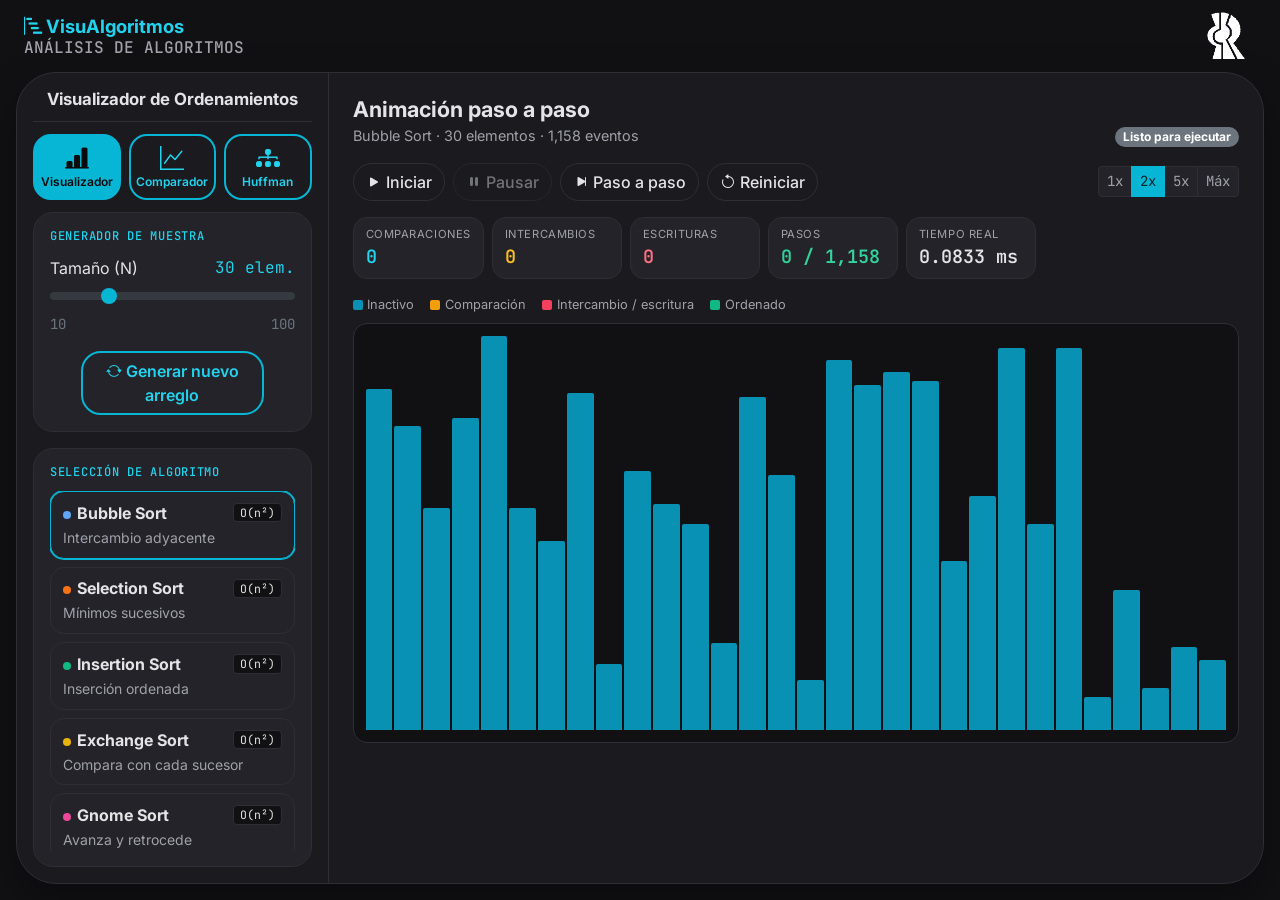
==== index.html @ 2f031e88 "DI-03: Integrar VisuAlgoritmos y agregar página de Huffman" ====
<!DOCTYPE html>
<html lang="es" data-bs-theme="dark">
<head>
  <meta charset="UTF-8">
  <meta name="viewport" content="width=device-width, initial-scale=1.0">
  <title>Visualizador de Ordenamientos - VisuAlgoritmos</title>

  <!-- Tipografías de la paleta: Inter (texto) y JetBrains Mono (etiquetas) -->
  <link rel="preconnect" href="https://fonts.googleapis.com">
  <link href="https://fonts.googleapis.com/css2?family=Inter:wght@400;500;600;700&family=JetBrains+Mono:wght@400;600&display=swap" rel="stylesheet">

  <!-- Bootstrap 5 + iconos -->
  <link href="https://cdn.jsdelivr.net/npm/bootstrap@5.3.3/dist/css/bootstrap.min.css" rel="stylesheet">
  <link href="https://cdn.jsdelivr.net/npm/bootstrap-icons@1.11.3/font/bootstrap-icons.min.css" rel="stylesheet">

  <!-- Estilos propios (siempre DESPUÉS de Bootstrap para poder sobrescribirlo) -->
  <link href="css/estilos.css" rel="stylesheet">
</head>
<body>

  <!-- ===================== Encabezado ===================== -->
  <header class="encabezado">
    <a class="marca" href="index.html">
      <i class="bi bi-bar-chart-steps me-1"></i>VisuAlgoritmos<br>
      <small>Análisis de Algoritmos</small>
    </a>

    <div class="d-flex gap-2 align-items-center">
      <img src="img/escudo-cucei.webp" alt="Logo CUCEI" class="logo-universidad">
      <!-- Botón hamburguesa: solo en móvil, abre el panel lateral -->
      <button class="btn btn-neutro d-md-none" type="button"
              data-bs-toggle="offcanvas" data-bs-target="#panelLateral" aria-controls="panelLateral" aria-label="Abrir menú">
        <i class="bi bi-list fs-4"></i>
      </button>
    </div>
  </header>

  <!-- ===================== Tarjeta central ===================== -->
  <div class="marco">
    <div class="row g-0 h-100">

      <!-- ===== Panel lateral =====
           offcanvas-md: en escritorio es una columna normal; en móvil se
           vuelve un menú que entra desde la izquierda con el botón ≡ -->
      <aside class="col-md-3 lateral offcanvas-md offcanvas-start" tabindex="-1" id="panelLateral" aria-labelledby="tituloLateral">

        <div class="offcanvas-header">
          <h5 class="offcanvas-title fw-bold" id="tituloLateral">VisuAlgoritmos</h5>
          <button type="button" class="btn-close" data-bs-dismiss="offcanvas" data-bs-target="#panelLateral" aria-label="Cerrar"></button>
        </div>

        <div class="lateral-cuerpo">
          <h2 class="lateral-titulo d-none d-md-block">Visualizador de Ordenamientos</h2>

          <!-- Navegación entre las dos páginas -->
          <nav class="navegacion">
            <a href="index.html" class="btn-pagina pagina-visualizador activo" aria-current="page">
              <i class="bi bi-bar-chart-line-fill"></i>Visualizador
            </a>
            <a href="comparador.html" class="btn-pagina pagina-comparador">
              <i class="bi bi-graph-up"></i>Comparador
            </a>
            <a href="huffman.html" class="btn-pagina pagina-huffman">
              <i class="bi bi-diagram-3-fill"></i>Huffman
            </a>
          </nav>

          <!-- Controles de la página (hacen scroll si no caben) -->
          <div class="lateral-controles">

            <section class="panel mb-3">
              <h2 class="titulo-panel">Generador de muestra</h2>

              <label for="tamano" class="form-label d-flex justify-content-between mb-1">
                <span>Tamaño (N)</span>
                <span class="mono texto-acento"><span id="tamanoTxt">30</span> elem.</span>
              </label>
              <input id="tamano" type="range" class="form-range" min="10" max="100" value="30">
              <div class="d-flex justify-content-between small text-secondary mono">
                <span>10</span><span id="tamanoMaxTxt">100</span>
              </div>

              <button id="btnNuevo" class="btn btn-generar w-75 mt-3 d-block mx-auto">
                <i class="bi bi-arrow-repeat me-1"></i>Generar nuevo arreglo
              </button>
            </section>

            <!-- Lista de los 8 algoritmos (se llena desde JS con js/algoritmos/catalogo.js) -->
            <section class="panel">
              <h2 class="titulo-panel">Selección de algoritmo</h2>
              <div id="listaAlgoritmos" class="lista-scroll"></div>
            </section>
          </div>
        </div>
      </aside>

      <!-- ===== Contenido ===== -->
      <main class="col-md-9 contenido">

        <div class="d-flex flex-wrap justify-content-between align-items-end gap-2 mb-3">
          <div>
            <h1 class="titulo-pagina">Animación paso a paso</h1>
            <p id="nombreAlgoritmo" class="subtitulo-pagina"></p>
          </div>
          <span id="estado" class="badge rounded-pill text-bg-secondary">Listo para ejecutar</span>
        </div>

        <!-- Controles de reproducción -->
        <div class="d-flex flex-wrap gap-2 align-items-center mb-3">
          <button id="btnPlay" class="btn btn-control control-iniciar"><i class="bi bi-play-fill me-1"></i><span id="btnPlayTxt">Iniciar</span></button>
          <button id="btnPausa" class="btn btn-control control-pausar"><i class="bi bi-pause-fill me-1"></i>Pausar</button>
          <button id="btnPaso" class="btn btn-control control-paso"><i class="bi bi-skip-end-fill me-1"></i>Paso a paso</button>
          <button id="btnReiniciar" class="btn btn-control control-reiniciar"><i class="bi bi-arrow-counterclockwise me-1"></i>Reiniciar</button>

          <!-- Velocidad: el value es la pausa en ms entre eventos -->
          <div class="btn-group ms-lg-auto" role="group" aria-label="Velocidad">
            <input type="radio" class="btn-check" name="velocidad" id="vel1" value="120">
            <label class="btn btn-velocidad btn-sm mono" for="vel1">1x</label>
            <input type="radio" class="btn-check" name="velocidad" id="vel2" value="50" checked>
            <label class="btn btn-velocidad btn-sm mono" for="vel2">2x</label>
            <input type="radio" class="btn-check" name="velocidad" id="vel5" value="15">
            <label class="btn btn-velocidad btn-sm mono" for="vel5">5x</label>
            <input type="radio" class="btn-check" name="velocidad" id="velMax" value="1">
            <label class="btn btn-velocidad btn-sm mono" for="velMax">Máx</label>
          </div>
        </div>

        <!-- Métricas: las 4 primeras avanzan con la animación;
             "Tiempo real" es el algoritmo sin animación sobre el mismo arreglo -->
        <div class="d-flex flex-wrap gap-2 mb-3">
          <div class="metrica"><div class="nombre">Comparaciones</div><div id="mComparaciones" class="valor texto-acento">0</div></div>
          <div class="metrica"><div class="nombre">Intercambios</div><div id="mIntercambios" class="valor texto-comparacion">0</div></div>
          <div class="metrica"><div class="nombre">Escrituras</div><div id="mEscrituras" class="valor texto-escritura">0</div></div>
          <div class="metrica d-none"><div class="nombre">Accesos</div><div id="mAccesos" class="valor" style="color:var(--acento-secundario)">0</div></div>
          <div class="metrica"><div class="nombre">Pasos</div><div id="mProgreso" class="valor texto-ordenado">0 / 0</div></div>
          <div class="metrica" title="Tiempo del algoritmo sin animación, con este mismo arreglo"><div class="nombre">Tiempo real</div><div id="mTiempo" class="valor">—</div></div>
        </div>

        <!-- Leyenda -->
        <div class="leyenda d-flex flex-wrap gap-3 mb-2">
          <span><i style="background:var(--barra-inactiva)"></i>Inactivo</span>
          <span><i style="background:var(--barra-comparando)"></i>Comparación</span>
          <span><i style="background:var(--barra-escribiendo)"></i>Intercambio / escritura</span>
          <span><i style="background:var(--barra-ordenada)"></i>Ordenado</span>
        </div>

        <!-- Aquí dibuja la clase Barras -->
        <div id="lienzo"></div>
      </main>

    </div>
  </div>

  <!-- JS de Bootstrap: necesario para el menú deslizable en móvil -->
  <script src="https://cdn.jsdelivr.net/npm/bootstrap@5.3.3/dist/js/bootstrap.bundle.min.js"></script>
  <!-- type="module" permite usar import/export. Requiere Live Server o Netlify (no file://) -->
  <script type="module" src="js/visualizador/pagina-visualizador.js"></script>
</body>
</html>
---- css/estilos.css ----
/* =========================================================================
   Estilos compartidos - VisuAlgoritmos
   Bootstrap da la estructura (grid, botones, formularios); aquí solo se
   ajusta la paleta del proyecto y lo que Bootstrap no trae (las barras).
   Las páginas usan siempre el modo oscuro (data-bs-theme="dark" en <html>).
   ========================================================================= */

:root {
  /* Paleta del proyecto */
  --primario:    #06B6D4;   /* cian    */
  --secundario:  #6366F1;   /* índigo  */
  --terciario:   #10B981;   /* verde   */
  --neutro:      #71717A;   /* gris    */

  /* Fondos y bordes (tonos oscuros del neutro) */
  --fondo:       #111114;
  --superficie:  #1A1A1F;
  --superficie-2:#232329;
  --borde:       #2E2E35;
  --texto:       #E4E4E7;
  --texto-suave: #A1A1AA;
  --sombra:      rgba(0, 0, 0, .35);

  /* Texto de color: tonos claros que se leen bien sobre el fondo oscuro */
  --acento-primario:   #22D3EE;
  --acento-secundario: #818CF8;
  --texto-comparacion: #FBBF24;
  --texto-escritura:   #FB7185;
  --texto-ordenado:    #34D399;

  /* Estados de las barras */
  --barra-inactiva:    #0891B2;
  --barra-comparando:  #F59E0B;
  --barra-escribiendo: #F43F5E;
  --barra-ordenada:    #10B981;

  /* Bootstrap lee estas variables: así sus componentes usan nuestra paleta */
  --bs-body-bg: var(--fondo);
  --bs-body-color: var(--texto);
  --bs-border-color: var(--borde);
  --bs-primary: var(--primario);
  --bs-primary-rgb: 6, 182, 212;
  --bs-body-font-family: 'Inter', system-ui, sans-serif;
  --bs-font-monospace: 'JetBrains Mono', monospace;
}

/* Clases de texto con los colores de la paleta */
.texto-acento      { color: var(--acento-primario); }
.texto-secundario  { color: var(--acento-secundario); }
.texto-comparacion { color: var(--texto-comparacion); }
.texto-escritura   { color: var(--texto-escritura); }
.texto-ordenado    { color: var(--texto-ordenado); }

body {
  min-height: 100vh;
  --alto-encabezado: 72px;
}

.mono { font-family: var(--bs-font-monospace); }

/* =========================================================================
   ESQUELETO (igual en las dos páginas)

   ┌ encabezado ─────────────────────────────┐
   │ VisuAlgoritmos                       [≡] │  ← [≡] solo en móvil
   └─────────────────────────────────────────┘
   ╭ .marco ─────────────────────────────────╮
   │ .lateral (3/12) │ .contenido (9/12)     │
   │  · título       │  scroll propio        │
   │  · navegación   │                       │
   │  · controles    │                       │
   │    (scroll)     │                       │
   ╰─────────────────────────────────────────╯
   ========================================================================= */

/* ---------- Encabezado ---------- */

.encabezado {
  height: var(--alto-encabezado);
  padding: 0 1.5rem;
  display: flex;
  align-items: center;
  justify-content: space-between;
}

.encabezado .marca {
  color: var(--acento-primario);
  font-weight: 700;
  font-size: 1.15rem;
  line-height: 1.1;
  text-decoration: none;
}

.encabezado small {
  font-family: var(--bs-font-monospace);
  text-transform: uppercase;
  color: var(--texto-suave);
  font-weight: 500;
}

.logo-universidad {
  height: 48px;       
  width: auto;         
  margin-right: .5rem;
}

@media (max-width: 767.98px) {
  .logo-universidad { height: 36px; }   /* más chico en móvil */
}

/* ---------- Tarjeta central ---------- */

.marco {
  max-width: 1600px;
  width: calc(100% - 2rem);      /* deja 1rem de aire a cada lado */
  margin: 0 auto 1rem;
  height: calc(100vh - var(--alto-encabezado) - 1rem);
  background: var(--superficie);
  border: 1px solid var(--borde);
  border-radius: 40px;
  box-shadow: 0 18px 40px var(--sombra);
  overflow: hidden;              /* las esquinas redondeadas recortan a los hijos */
}

/* Contenido de la derecha: hace scroll sin mover el panel lateral */
.contenido {
  height: 100%;
  overflow-y: auto;
  padding: 1.5rem;
}

/* ---------- Panel lateral ----------
   En escritorio es una columna fija. En móvil Bootstrap lo convierte en
   menú deslizable (clase offcanvas-md en el HTML), así no se duplica. */

.lateral {
  background: var(--fondo);
  border-right: 1px solid var(--borde);
}

@media (min-width: 768px) {
  /* Sin esto el panel crece con su contenido y .marco lo recorta: los
     últimos algoritmos quedarían ocultos. Así el scroll queda adentro. */
  .lateral { height: 100%; overflow: hidden; }
}

.lateral-cuerpo {
  height: 100%;
  display: flex;
  flex-direction: column;
  gap: .75rem;
  padding: 1rem;
  min-height: 0;                 /* necesario para que el hijo flex pueda hacer scroll */
}

.lateral-titulo {
  text-align: center;
  font-weight: 700;
  font-size: 1.05rem;
  padding-bottom: .75rem;
  margin: 0;
  border-bottom: 1px solid var(--borde);
}

/* Tarjeta de controles: ocupa el espacio que sobra y hace scroll interno */
/* El contenedor ya no hace scroll: reparte la altura entre los paneles */
.lateral-controles {
  display: flex;
  flex-direction: column;
  overflow: hidden;
}

/* Primer panel (generador): altura natural, nunca se encoge */
.lateral-controles > .panel:first-child {
  flex: none;
}

/* Último panel (algoritmos): ocupa lo que sobra */
.lateral-controles > .panel:last-child {
  flex: 1 1 auto;
  min-height: 0;              /* sin esto, flex no deja que se encoja */
  display: flex;
  flex-direction: column;
}

/* Solo la lista hace scroll, con la barra oculta */
.lista-scroll {
  flex: 1 1 auto;
  min-height: 0;
  overflow-y: auto;
  scrollbar-width: none;      /* Firefox */
}
.lista-scroll::-webkit-scrollbar {
  display: none;              /* Chrome, Edge, Safari */
}

@media (max-width: 767.98px) {
  /* En móvil la página fluye normal, sin alturas fijas */
  .marco { height: auto; width: calc(100% - 1.5rem); border-radius: 24px; }
  .contenido { height: auto; padding: 1rem; }
  .lateral .offcanvas-header { border-bottom: 1px solid var(--borde); }
}

#chips {
  max-height: 110px;          /* unas 4 filas de chips */
  overflow-y: auto;
  scrollbar-width: none;      /* Firefox */
}

#chips::-webkit-scrollbar {
  display: none;              /* Chrome, Edge, Safari */
}
/* ---------- Navegación entre páginas (mosaicos) ---------- */

.navegacion {
  display: flex;
  gap: .75rem;
}

.btn-pagina {
  flex: 1 1 0;
  display: flex;
  flex-direction: column;
  align-items: center;
  justify-content: center;
  gap: .25rem;
  padding: .75rem .5rem;
  border-radius: 18px;
  border: 2px solid var(--color-pagina);
  color: var(--color-pagina-texto);
  background: transparent;
  font-size: .85rem;
  font-weight: 600;
  text-align: center;
  text-decoration: none;
  line-height: 1.15;
  transition: transform .18s ease, box-shadow .18s ease, background-color .18s ease;
}

.btn-pagina i { font-size: 1.8rem; line-height: 1; }

.btn-pagina:hover,
.btn-pagina:focus-visible {
  transform: scale(1.05);
  box-shadow: 0 8px 20px var(--sombra);
  color: var(--color-pagina-texto);
}

/* Página actual: mosaico relleno */
.btn-pagina.activo,
.btn-pagina.activo:hover {
  background: var(--color-pagina);
  color: #0B0B0E;
}

.pagina-visualizador { --color-pagina: var(--primario);   --color-pagina-texto: var(--acento-primario); }
.pagina-comparador   { --color-pagina: var(--primario); --color-pagina-texto: var(--acento-primario); }

/* ---------- Tercer mosaico de navegación ---------- */
 
.pagina-huffman { --color-pagina: var(--primario); --color-pagina-texto: var(--acento-primario); }
 
.navegacion { gap: .5rem; }
 
.btn-pagina {
  min-width: 0;
  padding: .6rem .25rem;
  font-size: .75rem;
}
 
.btn-pagina i { font-size: 1.5rem; }
 
/* Con el panel angosto no caben tres mosaicos: se apilan en filas */
@media (min-width: 768px) and (max-width: 1199.98px) {
  .navegacion { flex-direction: column; }
  .btn-pagina {
    flex: none;
    flex-direction: row;
    justify-content: flex-start;
    gap: .5rem;
    padding: .35rem .75rem;
    border-radius: 14px;
    font-size: .8rem;
  }
  .btn-pagina i { font-size: 1.1rem; }
}

/* ---------- Paneles (tarjetas) ---------- */

.panel {
  background: var(--superficie);
  border: 1px solid var(--borde);
  border-radius: 20px;
  padding: 1rem;
}

/* Las tarjetas del panel lateral resaltan un poco sobre su fondo */
.lateral .panel { background: var(--superficie-2); }

.titulo-pagina { font-size: 1.35rem; font-weight: 700; margin: 0; }
.subtitulo-pagina { color: var(--texto-suave); font-size: .9rem; margin: .15rem 0 0; }

.titulo-panel {
  font-family: var(--bs-font-monospace);
  font-size: .75rem;
  letter-spacing: .06em;
  text-transform: uppercase;
  color: var(--acento-primario);
  margin-bottom: .75rem;
}

/* ---------- Botones con la paleta ---------- */

.btn-primario {
  --bs-btn-bg: var(--primario);
  --bs-btn-border-color: var(--primario);
  --bs-btn-color: #04262D;
  --bs-btn-hover-bg: #22D3EE;
  --bs-btn-hover-border-color: #22D3EE;
  --bs-btn-hover-color: #04262D;
  --bs-btn-active-bg: #0891B2;
  --bs-btn-disabled-bg: var(--primario);
  --bs-btn-disabled-border-color: var(--primario);
  font-weight: 600;
}

.btn-terciario {
  --bs-btn-bg: var(--terciario);
  --bs-btn-border-color: var(--terciario);
  --bs-btn-color: #03231A;
  --bs-btn-hover-bg: #34D399;
  --bs-btn-hover-border-color: #34D399;
  --bs-btn-hover-color: #03231A;
  --bs-btn-disabled-bg: var(--terciario);
  --bs-btn-disabled-border-color: var(--terciario);
  font-weight: 600;
}

.btn-neutro {
  --bs-btn-bg: var(--superficie-2);
  --bs-btn-border-color: var(--borde);
  --bs-btn-color: var(--texto);
  --bs-btn-hover-bg: var(--borde);
  --bs-btn-hover-border-color: var(--neutro);
  --bs-btn-hover-color: var(--texto);
  --bs-btn-active-bg: var(--secundario);
  --bs-btn-active-border-color: var(--secundario);
  --bs-btn-active-color: #fff;
}

.btn-generar {
  --bs-btn-bg: transparent;
  --bs-btn-border-color: var(--primario);
  --bs-btn-color: var(--acento-primario);
  --bs-btn-hover-bg: var(--primario);
  --bs-btn-hover-border-color: var(--primario);
  --bs-btn-hover-color: #04262D;
  --bs-btn-disabled-bg: transparent;
  --bs-btn-disabled-border-color: var(--primario);
  --bs-btn-disabled-color: var(--acento-primario);
  border-width: 2px;
  border-radius: 20px;
  font-weight: 600;
}

/* Botones de reproducción */
.btn-control,
.btn-metrica {
  --color-control: var(--primario);   /* color por defecto */

  --bs-btn-bg: transparent;
  --bs-btn-border-color: var(--borde);
  --bs-btn-color: var(--texto);
  --bs-btn-hover-bg: var(--color-control);
  --bs-btn-hover-border-color: var(--color-control);
  --bs-btn-hover-color: #0B0B0E;
  --bs-btn-active-bg: var(--color-control);
  --bs-btn-active-border-color: var(--color-control);
  --bs-btn-active-color: #0B0B0E;
  --bs-btn-disabled-bg: transparent;
  --bs-btn-disabled-border-color: var(--borde);
  --bs-btn-disabled-color: var(--texto-suave);
  border-radius: 20px;
  font-weight: 500;
}

/* Un color por botón */
.control-iniciar   { --color-control: var(--terciario); }        /* verde   */
.control-pausar    { --color-control: var(--barra-comparando); } /* ámbar   */
.control-paso      { --color-control: var(--primario); }       /* índigo  */
.control-reiniciar { --color-control: var(--barra-escribiendo); }/* rosa    */

/* Colores de cada métrica*/
.met-tiempo        { --color-control: var(--terciario); }        /* verde  */
.met-comparaciones { --color-control: var(--primario); }         /* cian   */
.met-intercambios  { --color-control: var(--barra-comparando); } /* ámbar  */
.met-escrituras    { --color-control: var(--barra-escribiendo); }/* rosa   */

/* Botones de velocidad (el label es lo que se ve) */
.btn-velocidad {
  --bs-btn-bg: var(--superficie-2);
  --bs-btn-border-color: var(--borde);
  --bs-btn-color: var(--texto-suave);
  --bs-btn-hover-bg: var(--borde);
  --bs-btn-hover-color: var(--texto);
  /* Opción seleccionada */
  --bs-btn-active-bg: var(--primario);
  --bs-btn-active-border-color: var(--primario);
  --bs-btn-active-color: #04262D;
}

/* Slider de Bootstrap en color primario */
.form-range::-webkit-slider-thumb { background: var(--primario); }
.form-range::-moz-range-thumb     { background: var(--primario); }

.form-control {
  background: var(--fondo);
  border-color: var(--borde);
  color: var(--texto);
  font-family: var(--bs-font-monospace);
}

.form-control:focus {
  background: var(--fondo);
  color: var(--texto);
  border-color: var(--primario);
  box-shadow: 0 0 0 .2rem rgba(6, 182, 212, .2);
}

/* =========================================================================
   Página 1: Visualizador
   ========================================================================= */

/* Lista de algoritmos seleccionables */
.algoritmo {
  display: block;
  width: 100%;
  text-align: left;
  background: var(--superficie-2);
  border: 1px solid var(--borde);
  border-radius: 14px;
  padding: .55rem .75rem;
  margin-bottom: .5rem;
  color: var(--texto);
  transition: transform .15s ease, border-color .15s ease;
}

.algoritmo:hover { border-color: var(--neutro); transform: scale(1.02); }

.algoritmo.activo {
  border-color: var(--primario);
  box-shadow: 0 0 0 1px var(--primario);
}

.algoritmo .punto {
  display: inline-block;
  width: 8px; height: 8px;
  border-radius: 50%;
  margin-right: .4rem;
}

.algoritmo small { color: var(--texto-suave); }

.etiqueta-complejidad {
  font-family: var(--bs-font-monospace);
  font-size: .72rem;
  background: var(--fondo);
  border: 1px solid var(--borde);
  border-radius: 4px;
  padding: 0 .35rem;
}

/* Métricas (comparaciones, intercambios...) */
.metrica {
  background: var(--superficie-2);
  border: 1px solid var(--borde);
  border-radius: 14px;
  padding: .5rem .75rem;
  min-width: 130px;
}

.metrica .nombre {
  font-size: .7rem;
  text-transform: uppercase;
  letter-spacing: .05em;
  color: var(--texto-suave);
}

.metrica .valor {
  font-family: var(--bs-font-monospace);
  font-size: 1.15rem;
  font-weight: 600;
}

/* Leyenda de colores */
.leyenda { font-size: .8rem; color: var(--texto-suave); }
.leyenda i {
  display: inline-block;
  width: 10px; height: 10px;
  border-radius: 2px;
  margin-right: .3rem;
  vertical-align: -1px;
}

/* Contenedor de las barras. Las clases .barra, .comparando, .escribiendo y
   .ordenado las pone js/visualizador/barras.js; no cambiar sus nombres. */
#lienzo {
  display: flex;
  align-items: flex-end;
  gap: 2px;
  height: 420px;
  padding: .75rem;
  background: var(--fondo);
  border: 1px solid var(--borde);
  border-radius: 14px;
}

.barra {
  flex: 1;
  background: var(--barra-inactiva);
  border-radius: 2px 2px 0 0;
  transition: height 60ms linear;
}

.barra.comparando  { background: var(--barra-comparando); }
.barra.escribiendo { background: var(--barra-escribiendo); }
.barra.ordenado    { background: var(--barra-ordenada); }

/* =========================================================================
   Página 2: Comparador
   ========================================================================= */

.chip-n {
  font-family: var(--bs-font-monospace);
  font-size: .72rem;
  border: 1px solid var(--borde);
  border-radius: 4px;
  padding: .1rem .4rem;
  margin: 0 .25rem .25rem 0;
  display: inline-block;
}

.linea-algoritmo {
  display: flex;
  align-items: center;
  gap: .6rem;
  background: var(--superficie-2);
  border: 1px solid var(--borde);
  border-radius: 14px;
  padding: .5rem .75rem;
  margin-bottom: .5rem;
  cursor: pointer;
}

.linea-algoritmo .form-check-input { margin: 0; cursor: inherit; }

/* Casillas y switch con el color primario en lugar del azul de Bootstrap */
.form-check-input:checked {
  background-color: var(--primario);
  border-color: var(--primario);
}
.form-check-input:focus { box-shadow: 0 0 0 .2rem rgba(6, 182, 212, .25); }

.linea-algoritmo .muestra-color {
  width: 14px; height: 3px;
  border-radius: 2px;
}

.contenedor-grafica {
  position: relative;
  height: 440px;
}

.tabla-resultados {
  --bs-table-bg: transparent;
  --bs-table-color: var(--texto);
  font-family: var(--bs-font-monospace);
  font-size: .82rem;
}

/* =========================================================================
   Página 3: Huffman
   ========================================================================= */
 
/* Pestañas de las tres secciones */
.huffman-pestanas {
  gap: .5rem;
}
 
.huffman-pestanas .nav-link {
  display: flex;
  align-items: center;
  gap: .5rem;
  background: transparent;
  border: 1px solid var(--borde);
  border-radius: 20px;
  color: var(--texto-suave);
  font-size: .9rem;
  font-weight: 500;
  padding: .4rem .9rem .4rem .45rem;
}
 
.huffman-pestanas .nav-link:hover {
  border-color: var(--primario);
  color: var(--texto);
}
 
.huffman-pestanas .nav-link.active {
  background: var(--primario);
  border-color: var(--primario);
  color: #0B0B0E;
}
 
.huffman-pestanas .numero {
  width: 1.5rem;
  height: 1.5rem;
  display: grid;
  place-items: center;
  border-radius: 50%;
  background: var(--superficie-2);
  color: var(--texto);
  font-family: var(--bs-font-monospace);
  font-size: .75rem;
}
 
/* Los contenedores siguen vacíos en el HTML, como pide el contrato. El aviso
   lo dibuja CSS y desaparece solo cuando un módulo monta algo adentro. */
.huffman-contenedor:empty::before {
  content: attr(data-vacio);
  display: block;
  padding: 2rem 1rem;
  border: 1px dashed var(--borde);
  border-radius: 14px;
  color: var(--texto-suave);
  font-size: .85rem;
  text-align: center;
}
 
/* Desplegable del árbol */
.huffman-desplegable summary {
  cursor: pointer;
  margin-bottom: 0;
}
 
.huffman-desplegable[open] summary {
  margin-bottom: .75rem;
}
 
/* Pasos del panel lateral */
.huffman-pasos {
  margin: 0;
  padding-left: 1.1rem;
  color: var(--texto-suave);
  font-size: .85rem;
}
 
.huffman-pasos li + li {
  margin-top: .5rem;
}
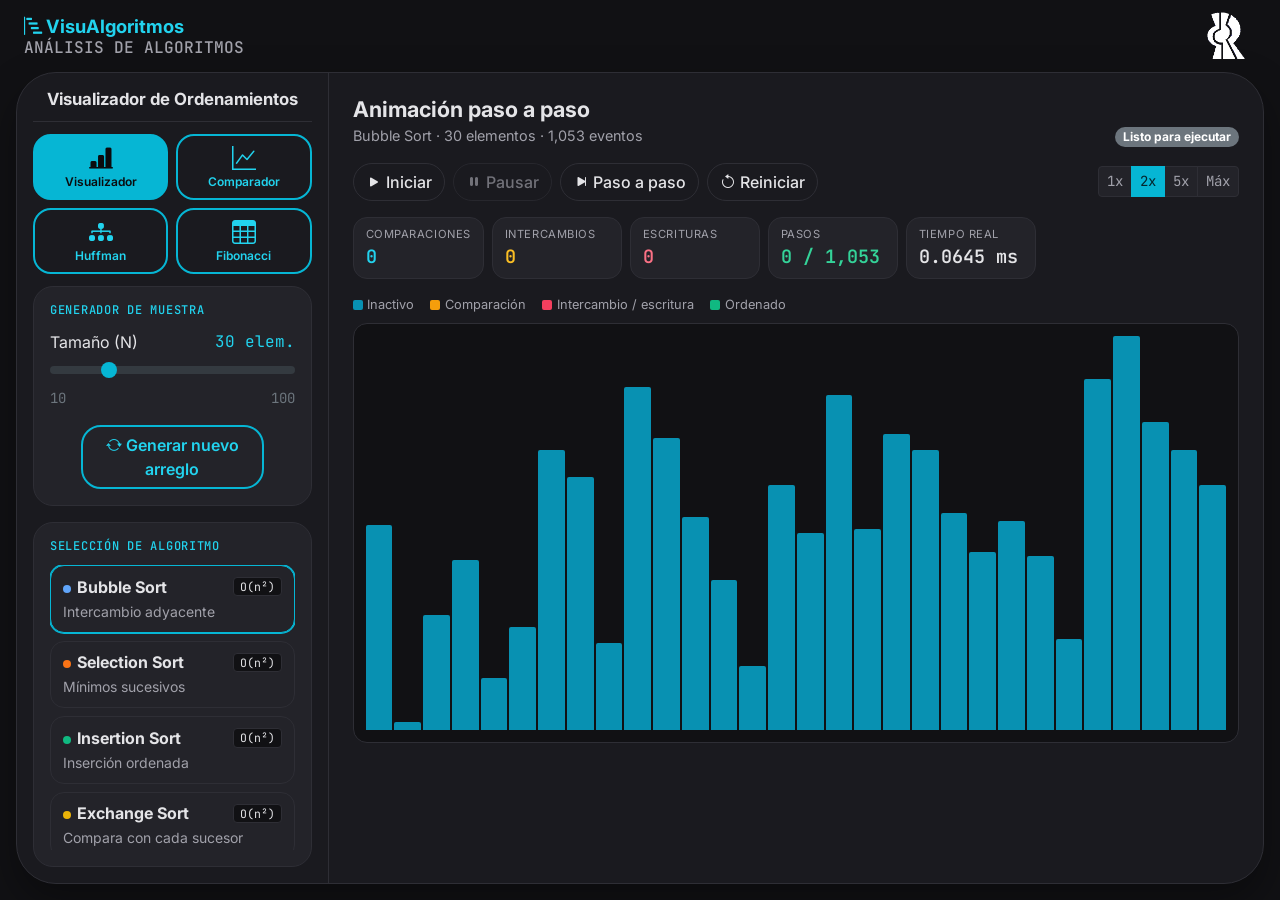
==== commit f6eb3e1e: "DI-07: Fibonacci, descarga del texto y controles del árbol - fibonacci.html y js/fibonacci/: animaci" ====
--- a/index.html
+++ b/index.html
@@ -62,6 +62,9 @@
             </a>
             <a href="huffman.html" class="btn-pagina pagina-huffman">
               <i class="bi bi-diagram-3-fill"></i>Huffman
+            </a>
+            <a href="fibonacci.html" class="btn-pagina pagina-fibonacci">
+              <i class="bi bi-table"></i>Fibonacci
             </a>
           </nav>
 
--- a/css/estilos.css
+++ b/css/estilos.css
@@ -657,4 +657,114 @@
 .huffman-pasos li + li {
   margin-top: .5rem;
 }
- +
+/* =========================================================================
+   Página 4: Fibonacci
+   ========================================================================= */
+ 
+/* Con cuatro páginas, el menú queda en dos filas de dos en todas las pantallas */
+.navegacion {
+  display: grid;
+  grid-template-columns: repeat(2, minmax(0, 1fr));
+}
+ 
+.pagina-fibonacci { --color-pagina: var(--primario); --color-pagina-texto: var(--acento-primario); }
+ 
+.fib-pasos {
+  padding-left: 1.1rem;
+  margin-bottom: .75rem;
+  font-size: .85rem;
+  color: var(--texto-suave);
+}
+ 
+.fib-formula {
+  min-height: 3rem;
+  display: flex;
+  align-items: center;
+  padding: .6rem 1rem;
+  margin-bottom: .75rem;
+  font-size: 1.05rem;
+  color: var(--texto);
+  background: var(--fondo);
+  border: 1px solid var(--borde);
+  border-radius: 14px;
+}
+ 
+.fib-tabla {
+  display: flex;
+  flex-wrap: wrap;
+  gap: .5rem;
+  padding: .75rem;
+  background: var(--fondo);
+  border: 1px solid var(--borde);
+  border-radius: 14px;
+}
+ 
+.celda-fib {
+  width: 76px;
+  display: flex;
+  flex-direction: column;
+  align-items: center;
+  gap: .2rem;
+  font-family: var(--bs-font-monospace);
+}
+ 
+.celda-fib-indice {
+  font-size: .72rem;
+  color: var(--texto-suave);
+}
+ 
+.celda-fib-valor {
+  width: 100%;
+  height: 48px;
+  display: flex;
+  align-items: center;
+  justify-content: center;
+  font-weight: 600;
+  color: var(--texto-suave);
+  background: var(--superficie-2);
+  border: 1px solid var(--borde);
+  border-radius: 10px;
+  transition: background-color .15s ease, border-color .15s ease, color .15s ease, transform .15s ease;
+}
+ 
+/* La flecha debajo de la celda: se reserva su espacio para que nada brinque */
+.celda-fib::after {
+  content: '\00a0';
+  font-weight: 700;
+  line-height: 1.1;
+}
+ 
+.celda-fib.calculada .celda-fib-valor {
+  color: #04262D;
+  background: var(--barra-inactiva);
+  border-color: var(--barra-inactiva);
+}
+ 
+.celda-fib.comparando .celda-fib-valor {
+  color: #0B0B0E;
+  background: var(--barra-comparando);
+  border-color: var(--barra-comparando);
+  transform: translateY(-2px);
+}
+.celda-fib.comparando::after { content: '↑'; color: var(--texto-comparacion); }
+ 
+.celda-fib.escribiendo .celda-fib-valor {
+  color: #0B0B0E;
+  background: var(--barra-escribiendo);
+  border-color: var(--barra-escribiendo);
+  transform: translateY(-2px);
+}
+.celda-fib.escribiendo::after { content: '↓'; color: var(--texto-escritura); }
+ 
+.celda-fib.ordenado .celda-fib-valor {
+  color: #03231A;
+  background: var(--barra-ordenada);
+  border-color: var(--barra-ordenada);
+}
+ 
+@media (max-width: 767.98px) {
+  .celda-fib { width: 62px; }
+  .celda-fib-valor { font-size: .85rem; }
+  .fib-formula { font-size: .9rem; }
+}
